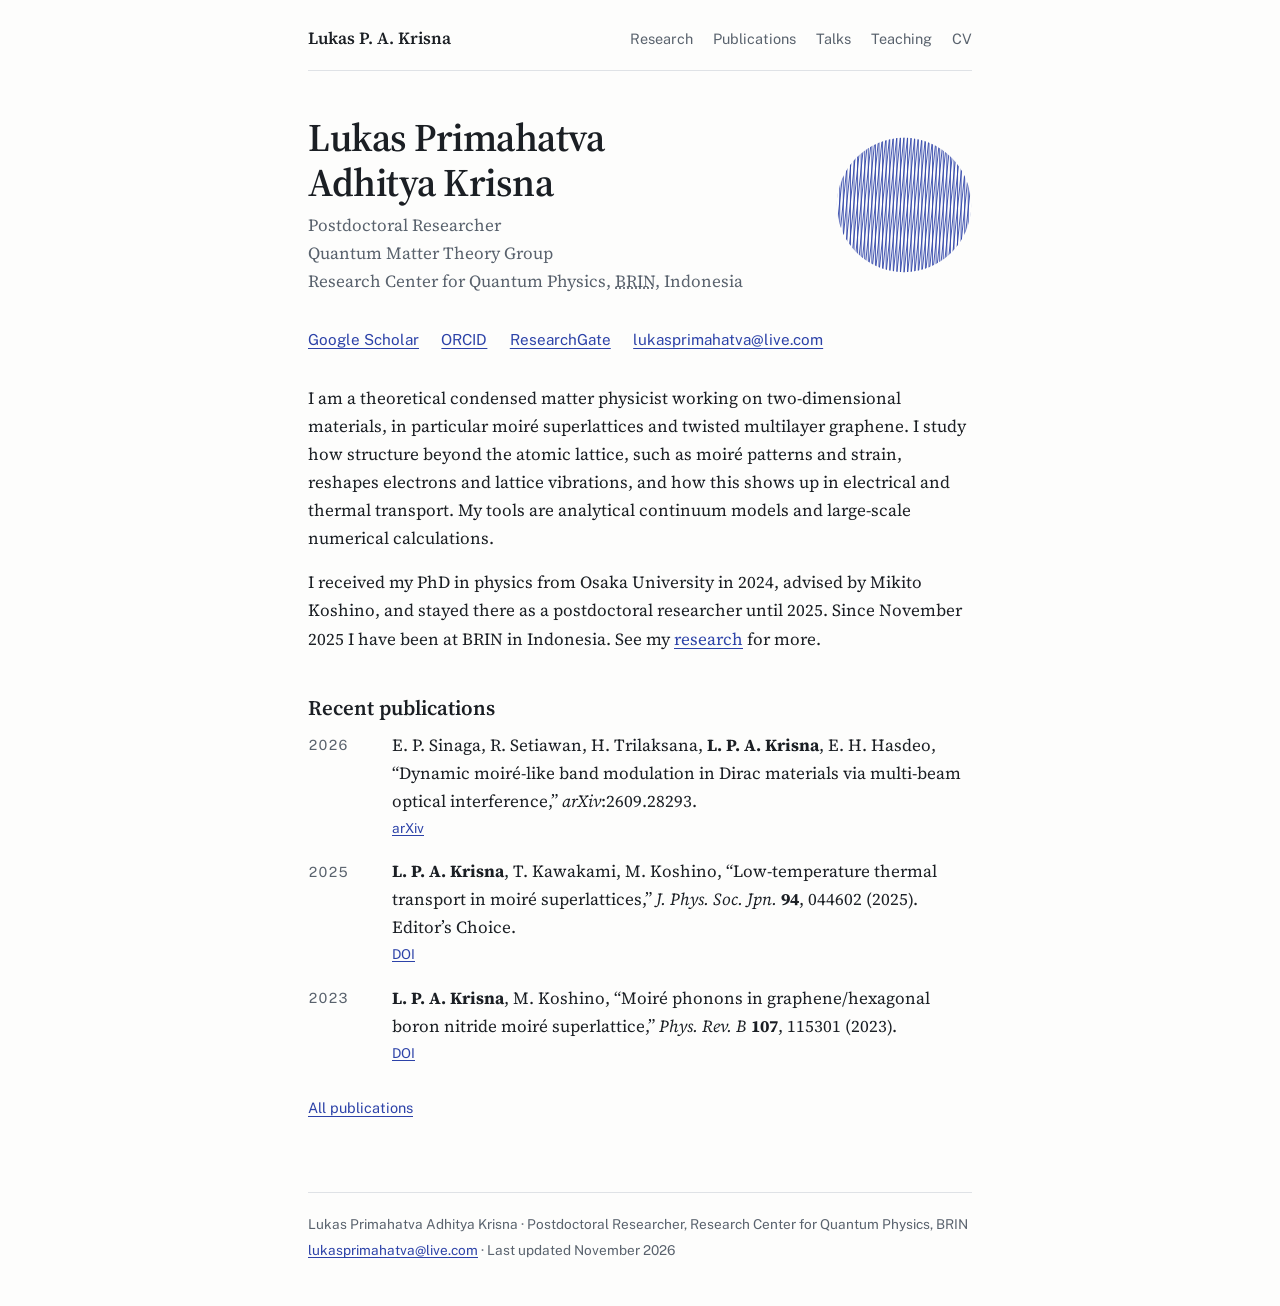
==== index.html @ 98bf5117 "Add personal academic site Static HTML/CSS site: home, research, publications, talks, teaching, CV. " ====
<!DOCTYPE html>
<html lang="en">
<head>
<meta charset="utf-8">
<meta name="viewport" content="width=device-width, initial-scale=1">
<title>Lukas P. A. Krisna</title>
<meta name="description" content="Personal page of Lukas P. A. Krisna, theoretical condensed matter physicist working on moiré materials, phonons and transport in two-dimensional systems.">
<meta name="color-scheme" content="light dark">
<meta property="og:type" content="website">
<meta property="og:title" content="Lukas P. A. Krisna">
<meta property="og:description" content="Personal page of Lukas P. A. Krisna, theoretical condensed matter physicist working on moiré materials, phonons and transport in two-dimensional systems.">
<link rel="icon" href="assets/favicon.svg" type="image/svg+xml">
<link rel="preconnect" href="https://fonts.googleapis.com"><link rel="preconnect" href="https://fonts.gstatic.com" crossorigin><link rel="stylesheet" href="https://fonts.googleapis.com/css2?family=Public+Sans:wght@400;500&family=Source+Serif+4:ital,opsz,wght@0,8..60,400;0,8..60,600;1,8..60,400;1,8..60,600&display=swap">
<link rel="stylesheet" href="assets/style.css">
<script type="application/ld+json">
{
  "@context": "https://schema.org",
  "@type": "Person",
  "name": "Lukas Primahatva Adhitya Krisna",
  "alternateName": "Lukas P. A. Krisna",
  "jobTitle": "Postdoctoral Researcher",
  "affiliation": {"@type": "Organization", "name": "Research Center for Quantum Physics, BRIN"},
  "alumniOf": [
    {"@type": "CollegeOrUniversity", "name": "Osaka University"},
    {"@type": "CollegeOrUniversity", "name": "Institut Teknologi Bandung"}
  ],
  "sameAs": [
    "https://scholar.google.com/citations?user=bcEqTbEAAAAJ",
    "https://orcid.org/0000-0001-7594-037X",
    "https://www.researchgate.net/profile/Lukas-Krisna"
  ]
}
</script>
</head>
<body>
<a class="skip" href="#main">Skip to content</a>
<div class="wrap">
  <header class="site-header">
    <a class="brand" href="index.html">Lukas P. A. Krisna</a>
    <nav class="site-nav" aria-label="Main">
      <a href="research.html">Research</a>
      <a href="publications.html">Publications</a>
      <a href="talks.html">Talks</a>
      <a href="teaching.html">Teaching</a>
      <a href="cv.html">CV</a>
    </nav>
  </header>

  <main id="main">
    <div class="hero">
      <div>
        <h1>Lukas Primahatva Adhitya Krisna</h1>
        <p class="lede">Postdoctoral Researcher<br>Quantum Matter Theory Group<br>Research Center for Quantum Physics, <abbr title="National Research and Innovation Agency">BRIN</abbr>, Indonesia</p>
      </div>
      <svg class="moire" viewBox="0 0 160 160" xmlns="http://www.w3.org/2000/svg" aria-hidden="true"><defs><clipPath id="disc"><circle cx="80.0" cy="80.0" r="79.0"/></clipPath></defs><g clip-path="url(#disc)" stroke="currentColor" stroke-width="1.0" fill="none"><g><line x1="-46.00" y1="-80.0" x2="-46.00" y2="240.0"/><line x1="-41.80" y1="-80.0" x2="-41.80" y2="240.0"/><line x1="-37.60" y1="-80.0" x2="-37.60" y2="240.0"/><line x1="-33.40" y1="-80.0" x2="-33.40" y2="240.0"/><line x1="-29.20" y1="-80.0" x2="-29.20" y2="240.0"/><line x1="-25.00" y1="-80.0" x2="-25.00" y2="240.0"/><line x1="-20.80" y1="-80.0" x2="-20.80" y2="240.0"/><line x1="-16.60" y1="-80.0" x2="-16.60" y2="240.0"/><line x1="-12.40" y1="-80.0" x2="-12.40" y2="240.0"/><line x1="-8.20" y1="-80.0" x2="-8.20" y2="240.0"/><line x1="-4.00" y1="-80.0" x2="-4.00" y2="240.0"/><line x1="0.20" y1="-80.0" x2="0.20" y2="240.0"/><line x1="4.40" y1="-80.0" x2="4.40" y2="240.0"/><line x1="8.60" y1="-80.0" x2="8.60" y2="240.0"/><line x1="12.80" y1="-80.0" x2="12.80" y2="240.0"/><line x1="17.00" y1="-80.0" x2="17.00" y2="240.0"/><line x1="21.20" y1="-80.0" x2="21.20" y2="240.0"/><line x1="25.40" y1="-80.0" x2="25.40" y2="240.0"/><line x1="29.60" y1="-80.0" x2="29.60" y2="240.0"/><line x1="33.80" y1="-80.0" x2="33.80" y2="240.0"/><line x1="38.00" y1="-80.0" x2="38.00" y2="240.0"/><line x1="42.20" y1="-80.0" x2="42.20" y2="240.0"/><line x1="46.40" y1="-80.0" x2="46.40" y2="240.0"/><line x1="50.60" y1="-80.0" x2="50.60" y2="240.0"/><line x1="54.80" y1="-80.0" x2="54.80" y2="240.0"/><line x1="59.00" y1="-80.0" x2="59.00" y2="240.0"/><line x1="63.20" y1="-80.0" x2="63.20" y2="240.0"/><line x1="67.40" y1="-80.0" x2="67.40" y2="240.0"/><line x1="71.60" y1="-80.0" x2="71.60" y2="240.0"/><line x1="75.80" y1="-80.0" x2="75.80" y2="240.0"/><line x1="80.00" y1="-80.0" x2="80.00" y2="240.0"/><line x1="84.20" y1="-80.0" x2="84.20" y2="240.0"/><line x1="88.40" y1="-80.0" x2="88.40" y2="240.0"/><line x1="92.60" y1="-80.0" x2="92.60" y2="240.0"/><line x1="96.80" y1="-80.0" x2="96.80" y2="240.0"/><line x1="101.00" y1="-80.0" x2="101.00" y2="240.0"/><line x1="105.20" y1="-80.0" x2="105.20" y2="240.0"/><line x1="109.40" y1="-80.0" x2="109.40" y2="240.0"/><line x1="113.60" y1="-80.0" x2="113.60" y2="240.0"/><line x1="117.80" y1="-80.0" x2="117.80" y2="240.0"/><line x1="122.00" y1="-80.0" x2="122.00" y2="240.0"/><line x1="126.20" y1="-80.0" x2="126.20" y2="240.0"/><line x1="130.40" y1="-80.0" x2="130.40" y2="240.0"/><line x1="134.60" y1="-80.0" x2="134.60" y2="240.0"/><line x1="138.80" y1="-80.0" x2="138.80" y2="240.0"/><line x1="143.00" y1="-80.0" x2="143.00" y2="240.0"/><line x1="147.20" y1="-80.0" x2="147.20" y2="240.0"/><line x1="151.40" y1="-80.0" x2="151.40" y2="240.0"/><line x1="155.60" y1="-80.0" x2="155.60" y2="240.0"/><line x1="159.80" y1="-80.0" x2="159.80" y2="240.0"/><line x1="164.00" y1="-80.0" x2="164.00" y2="240.0"/><line x1="168.20" y1="-80.0" x2="168.20" y2="240.0"/><line x1="172.40" y1="-80.0" x2="172.40" y2="240.0"/><line x1="176.60" y1="-80.0" x2="176.60" y2="240.0"/><line x1="180.80" y1="-80.0" x2="180.80" y2="240.0"/><line x1="185.00" y1="-80.0" x2="185.00" y2="240.0"/><line x1="189.20" y1="-80.0" x2="189.20" y2="240.0"/><line x1="193.40" y1="-80.0" x2="193.40" y2="240.0"/><line x1="197.60" y1="-80.0" x2="197.60" y2="240.0"/><line x1="201.80" y1="-80.0" x2="201.80" y2="240.0"/><line x1="206.00" y1="-80.0" x2="206.00" y2="240.0"/></g><g transform="rotate(6.0 80.0 80.0)"><line x1="-46.00" y1="-80.0" x2="-46.00" y2="240.0"/><line x1="-41.80" y1="-80.0" x2="-41.80" y2="240.0"/><line x1="-37.60" y1="-80.0" x2="-37.60" y2="240.0"/><line x1="-33.40" y1="-80.0" x2="-33.40" y2="240.0"/><line x1="-29.20" y1="-80.0" x2="-29.20" y2="240.0"/><line x1="-25.00" y1="-80.0" x2="-25.00" y2="240.0"/><line x1="-20.80" y1="-80.0" x2="-20.80" y2="240.0"/><line x1="-16.60" y1="-80.0" x2="-16.60" y2="240.0"/><line x1="-12.40" y1="-80.0" x2="-12.40" y2="240.0"/><line x1="-8.20" y1="-80.0" x2="-8.20" y2="240.0"/><line x1="-4.00" y1="-80.0" x2="-4.00" y2="240.0"/><line x1="0.20" y1="-80.0" x2="0.20" y2="240.0"/><line x1="4.40" y1="-80.0" x2="4.40" y2="240.0"/><line x1="8.60" y1="-80.0" x2="8.60" y2="240.0"/><line x1="12.80" y1="-80.0" x2="12.80" y2="240.0"/><line x1="17.00" y1="-80.0" x2="17.00" y2="240.0"/><line x1="21.20" y1="-80.0" x2="21.20" y2="240.0"/><line x1="25.40" y1="-80.0" x2="25.40" y2="240.0"/><line x1="29.60" y1="-80.0" x2="29.60" y2="240.0"/><line x1="33.80" y1="-80.0" x2="33.80" y2="240.0"/><line x1="38.00" y1="-80.0" x2="38.00" y2="240.0"/><line x1="42.20" y1="-80.0" x2="42.20" y2="240.0"/><line x1="46.40" y1="-80.0" x2="46.40" y2="240.0"/><line x1="50.60" y1="-80.0" x2="50.60" y2="240.0"/><line x1="54.80" y1="-80.0" x2="54.80" y2="240.0"/><line x1="59.00" y1="-80.0" x2="59.00" y2="240.0"/><line x1="63.20" y1="-80.0" x2="63.20" y2="240.0"/><line x1="67.40" y1="-80.0" x2="67.40" y2="240.0"/><line x1="71.60" y1="-80.0" x2="71.60" y2="240.0"/><line x1="75.80" y1="-80.0" x2="75.80" y2="240.0"/><line x1="80.00" y1="-80.0" x2="80.00" y2="240.0"/><line x1="84.20" y1="-80.0" x2="84.20" y2="240.0"/><line x1="88.40" y1="-80.0" x2="88.40" y2="240.0"/><line x1="92.60" y1="-80.0" x2="92.60" y2="240.0"/><line x1="96.80" y1="-80.0" x2="96.80" y2="240.0"/><line x1="101.00" y1="-80.0" x2="101.00" y2="240.0"/><line x1="105.20" y1="-80.0" x2="105.20" y2="240.0"/><line x1="109.40" y1="-80.0" x2="109.40" y2="240.0"/><line x1="113.60" y1="-80.0" x2="113.60" y2="240.0"/><line x1="117.80" y1="-80.0" x2="117.80" y2="240.0"/><line x1="122.00" y1="-80.0" x2="122.00" y2="240.0"/><line x1="126.20" y1="-80.0" x2="126.20" y2="240.0"/><line x1="130.40" y1="-80.0" x2="130.40" y2="240.0"/><line x1="134.60" y1="-80.0" x2="134.60" y2="240.0"/><line x1="138.80" y1="-80.0" x2="138.80" y2="240.0"/><line x1="143.00" y1="-80.0" x2="143.00" y2="240.0"/><line x1="147.20" y1="-80.0" x2="147.20" y2="240.0"/><line x1="151.40" y1="-80.0" x2="151.40" y2="240.0"/><line x1="155.60" y1="-80.0" x2="155.60" y2="240.0"/><line x1="159.80" y1="-80.0" x2="159.80" y2="240.0"/><line x1="164.00" y1="-80.0" x2="164.00" y2="240.0"/><line x1="168.20" y1="-80.0" x2="168.20" y2="240.0"/><line x1="172.40" y1="-80.0" x2="172.40" y2="240.0"/><line x1="176.60" y1="-80.0" x2="176.60" y2="240.0"/><line x1="180.80" y1="-80.0" x2="180.80" y2="240.0"/><line x1="185.00" y1="-80.0" x2="185.00" y2="240.0"/><line x1="189.20" y1="-80.0" x2="189.20" y2="240.0"/><line x1="193.40" y1="-80.0" x2="193.40" y2="240.0"/><line x1="197.60" y1="-80.0" x2="197.60" y2="240.0"/><line x1="201.80" y1="-80.0" x2="201.80" y2="240.0"/><line x1="206.00" y1="-80.0" x2="206.00" y2="240.0"/></g></g></svg>
    </div>

    <ul class="profile-links">
      <li><a href="https://scholar.google.com/citations?user=bcEqTbEAAAAJ&hl=en">Google Scholar</a></li>
      <li><a href="https://orcid.org/0000-0001-7594-037X">ORCID</a></li>
      <li><a href="https://www.researchgate.net/profile/Lukas-Krisna">ResearchGate</a></li>
      <li><span class="email" data-u="lukasprimahatva" data-d="live.com">lukasprimahatva (at) live.com</span></li>
    </ul>

    <p>I am a theoretical condensed matter physicist working on two-dimensional materials, in particular moiré superlattices and twisted multilayer graphene. I study how structure beyond the atomic lattice, such as moiré patterns and strain, reshapes electrons and lattice vibrations, and how this shows up in electrical and thermal transport. My tools are analytical continuum models and large-scale numerical calculations.</p>

    <p>I received my PhD in physics from Osaka University in 2024, advised by Mikito Koshino, and stayed there as a postdoctoral researcher until 2025. Since November 2025 I have been at BRIN in Indonesia. See my <a href="research.html">research</a> for more.</p>

    <h2>Recent publications</h2>
    <ul class="entries">
      <li class="entry">
        <span class="when">2026</span>
        <div>
          <p>E. P. Sinaga, R. Setiawan, H. Trilaksana, <strong>L. P. A. Krisna</strong>, E. H. Hasdeo, “Dynamic moiré-like band modulation in Dirac materials via multi-beam optical interference,” <i>arXiv</i>:2609.28293.</p>
          <p class="links"><a href="https://arxiv.org/abs/2609.28293">arXiv</a></p>
        </div>
      </li>
      <li class="entry">
        <span class="when">2025</span>
        <div>
          <p><strong>L. P. A. Krisna</strong>, T. Kawakami, M. Koshino, “Low-temperature thermal transport in moiré superlattices,” <i>J. Phys. Soc. Jpn.</i> <b>94</b>, 044602 (2025). Editor’s Choice.</p>
          <p class="links"><a href="https://doi.org/10.7566/JPSJ.94.044602">DOI</a></p>
        </div>
      </li>
      <li class="entry">
        <span class="when">2023</span>
        <div>
          <p><strong>L. P. A. Krisna</strong>, M. Koshino, “Moiré phonons in graphene/hexagonal boron nitride moiré superlattice,” <i>Phys. Rev. B</i> <b>107</b>, 115301 (2023).</p>
          <p class="links"><a href="https://doi.org/10.1103/PhysRevB.107.115301">DOI</a></p>
        </div>
      </li>
    </ul>
    <p class="note"><a href="publications.html">All publications</a></p>
  </main>

  <footer class="site-footer">
    <p>Lukas Primahatva Adhitya Krisna · Postdoctoral Researcher, Research Center for Quantum Physics, BRIN</p>
    <p><span class="email" data-u="lukasprimahatva" data-d="live.com">lukasprimahatva (at) live.com</span> · Last updated November 2026</p>
  </footer>
</div>
<script src="assets/site.js" defer></script>
</body>
</html>
---- assets/style.css ----
/* Personal academic site: one column, serif text, one accent colour. */

:root {
  --paper: #fdfdfc;
  --ink: #1b1f24;
  --muted: #59626d;
  --rule: #dfe2e6;
  --accent: #2c42a8;
  --serif: "Source Serif 4", Charter, "Iowan Old Style", "Palatino Linotype", Georgia, serif;
  --sans: "Public Sans", system-ui, -apple-system, "Segoe UI", Roboto, sans-serif;
}

@media (prefers-color-scheme: dark) {
  :root {
    --paper: #111419;
    --ink: #e7e9ec;
    --muted: #9aa3ae;
    --rule: #272d35;
    --accent: #93a6ff;
  }
}

* { box-sizing: border-box; }

html { -webkit-text-size-adjust: 100%; }

body {
  margin: 0;
  background: var(--paper);
  color: var(--ink);
  font-family: var(--serif);
  font-size: 1.0625rem;
  line-height: 1.65;
  font-optical-sizing: auto;
}

.wrap {
  max-width: 44rem;
  margin: 0 auto;
  padding: 0 1.25rem;
}

a {
  color: var(--accent);
  text-decoration-thickness: 1px;
  text-underline-offset: 0.18em;
}
a:hover { text-decoration-thickness: 2px; }

a:focus-visible,
.skip:focus-visible {
  outline: 2px solid var(--accent);
  outline-offset: 3px;
  border-radius: 2px;
}

.skip {
  position: absolute;
  left: -999px;
  top: 0.5rem;
  background: var(--paper);
  padding: 0.4rem 0.7rem;
  font-family: var(--sans);
  font-size: 0.9rem;
}
.skip:focus { left: 0.5rem; z-index: 10; }

/* Header */

.site-header {
  display: flex;
  flex-wrap: wrap;
  justify-content: space-between;
  align-items: baseline;
  gap: 0.4rem 2rem;
  padding: 1.5rem 0 1rem;
  border-bottom: 1px solid var(--rule);
}

.brand {
  color: var(--ink);
  font-weight: 600;
  text-decoration: none;
}

.site-nav {
  display: flex;
  flex-wrap: wrap;
  gap: 0.2rem 1.25rem;
  font-family: var(--sans);
  font-size: 0.9rem;
}

.site-nav a {
  color: var(--muted);
  text-decoration: none;
  border-bottom: 1px solid transparent;
  padding: 0.15rem 0;
}
.site-nav a:hover { color: var(--ink); }
.site-nav a[aria-current="page"] {
  color: var(--ink);
  border-bottom-color: var(--accent);
}

/* Main */

main { padding: 2.75rem 0 3.5rem; }

h1 {
  margin: 0 0 0.35rem;
  font-size: clamp(1.85rem, 4.5vw, 2.45rem);
  line-height: 1.15;
  font-weight: 600;
  letter-spacing: -0.012em;
  text-wrap: balance;
}

h2 {
  margin: 2.6rem 0 0.6rem;
  font-size: 1.3rem;
  line-height: 1.3;
  font-weight: 600;
}

h3 {
  margin: 1.5rem 0 0.25rem;
  font-size: 1.05rem;
  font-weight: 600;
}

p { margin: 0 0 1rem; }

.lede { color: var(--muted); margin-bottom: 0; }

.meta {
  font-family: var(--sans);
  font-size: 0.9rem;
  color: var(--muted);
}

/* Home */

.hero {
  display: flex;
  align-items: center;
  justify-content: space-between;
  gap: 2rem;
  margin-bottom: 2rem;
}

.moire {
  flex: none;
  width: 8.5rem;
  height: 8.5rem;
  color: var(--accent);
}

.profile-links {
  display: flex;
  flex-wrap: wrap;
  gap: 0.3rem 1.4rem;
  margin: 0 0 2rem;
  padding: 0;
  list-style: none;
  font-family: var(--sans);
  font-size: 0.95rem;
}

/* Dated entries: publications, talks, CV */

.entries {
  margin: 0;
  padding: 0;
  list-style: none;
}

.entry {
  display: grid;
  grid-template-columns: 4.25rem 1fr;
  gap: 0 1rem;
  margin: 0 0 1.15rem;
}

.entries.wide .entry { grid-template-columns: 9.5rem 1fr; }

.when {
  font-family: var(--sans);
  font-size: 0.88rem;
  color: var(--muted);
  padding-top: 0.2rem;
  font-variant-numeric: tabular-nums;
}

.entry p { margin: 0; }
.entry .detail { color: var(--muted); }

.entry .links {
  font-family: var(--sans);
  font-size: 0.85rem;
  margin-top: 0.1rem;
}
.entry .links a { margin-right: 1rem; }

.note {
  font-family: var(--sans);
  font-size: 0.9rem;
  color: var(--muted);
  margin-top: 2rem;
}

/* Footer */

.site-footer {
  border-top: 1px solid var(--rule);
  padding: 1.25rem 0 2.5rem;
  font-family: var(--sans);
  font-size: 0.85rem;
  color: var(--muted);
}
.site-footer p { margin: 0 0 0.25rem; }

/* Small screens */

@media (max-width: 34rem) {
  body { font-size: 1rem; }
  .hero { flex-direction: column-reverse; align-items: flex-start; gap: 1.25rem; }
  .moire { width: 6rem; height: 6rem; }
  .entries.wide .entry { grid-template-columns: 1fr; }
  .entries.wide .when { padding-bottom: 0.1rem; }
}

@media print {
  .site-nav, .skip, .moire { display: none; }
  body { background: #fff; color: #000; font-size: 11pt; }
  a { color: #000; text-decoration: none; }
}
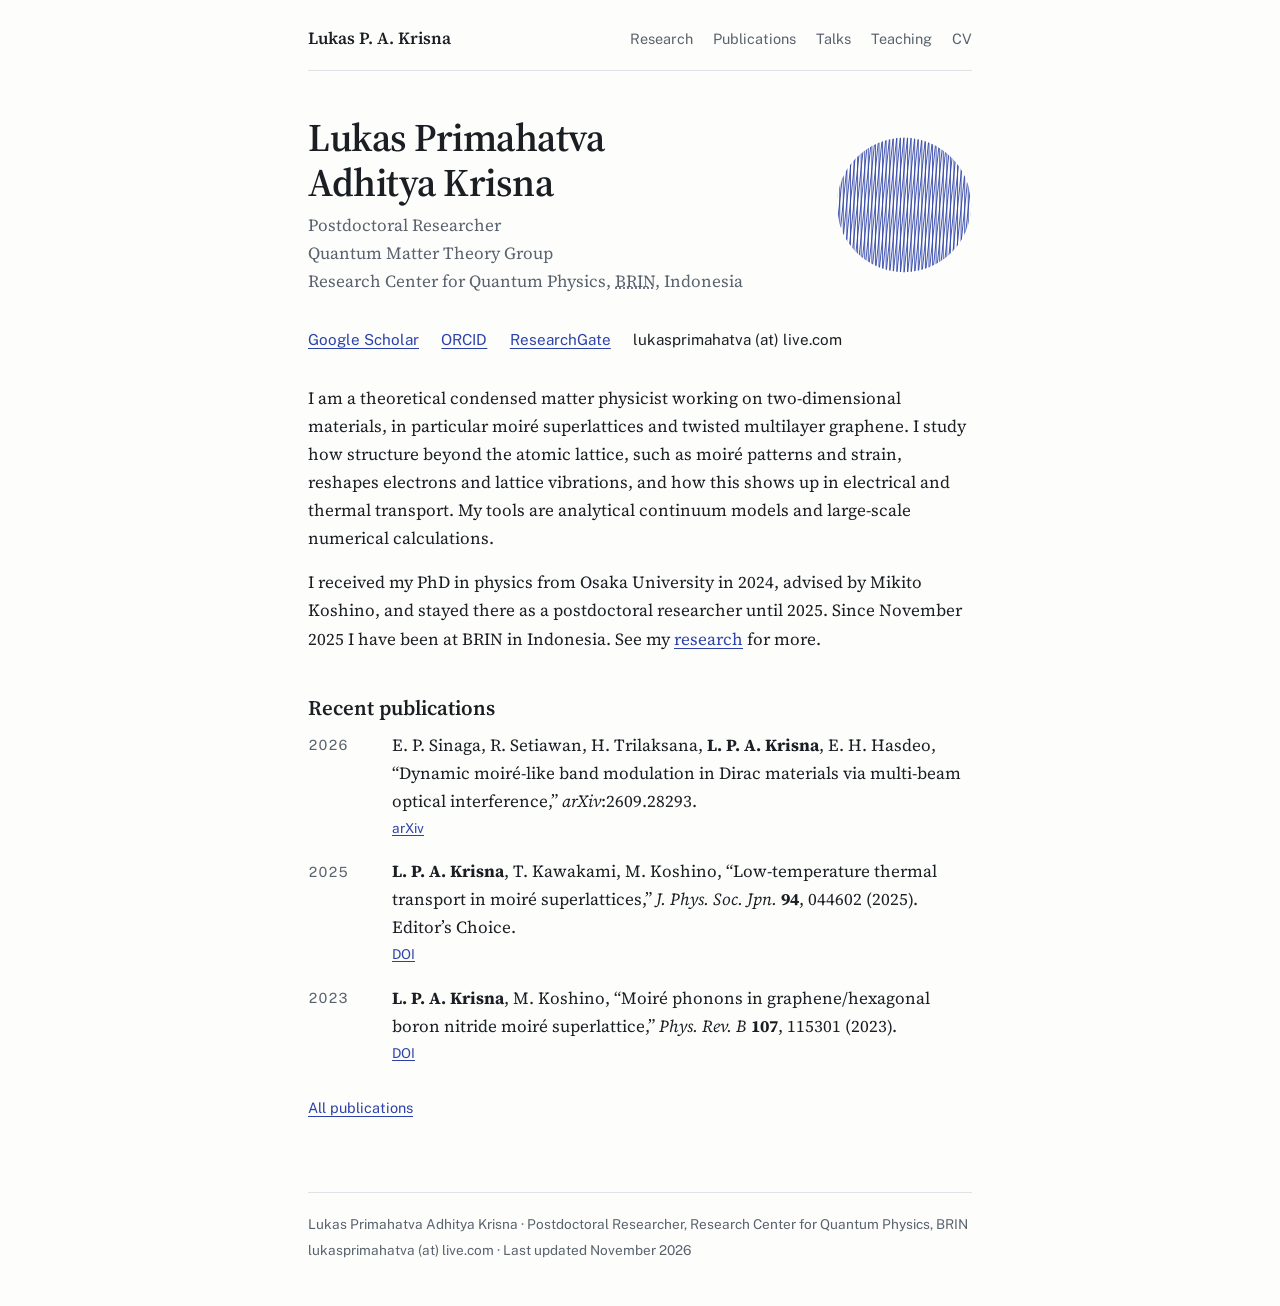
==== commit 12826906: "Show email as plain text instead of a link Co-Authored-By: Claude Sonnet 5.5 <noreply@anthropic.com>" ====
--- a/index.html
+++ b/index.html
@@ -59,7 +59,7 @@
       <li><a href="https://scholar.google.com/citations?user=bcEqTbEAAAAJ&hl=en">Google Scholar</a></li>
       <li><a href="https://orcid.org/0000-0001-7594-037X">ORCID</a></li>
       <li><a href="https://www.researchgate.net/profile/Lukas-Krisna">ResearchGate</a></li>
-      <li><span class="email" data-u="lukasprimahatva" data-d="live.com">lukasprimahatva (at) live.com</span></li>
+      <li>lukasprimahatva (at) live.com</li>
     </ul>
 
     <p>I am a theoretical condensed matter physicist working on two-dimensional materials, in particular moiré superlattices and twisted multilayer graphene. I study how structure beyond the atomic lattice, such as moiré patterns and strain, reshapes electrons and lattice vibrations, and how this shows up in electrical and thermal transport. My tools are analytical continuum models and large-scale numerical calculations.</p>
@@ -95,9 +95,8 @@
 
   <footer class="site-footer">
     <p>Lukas Primahatva Adhitya Krisna · Postdoctoral Researcher, Research Center for Quantum Physics, BRIN</p>
-    <p><span class="email" data-u="lukasprimahatva" data-d="live.com">lukasprimahatva (at) live.com</span> · Last updated November 2026</p>
+    <p>lukasprimahatva (at) live.com · Last updated November 2026</p>
   </footer>
 </div>
-<script src="assets/site.js" defer></script>
 </body>
 </html>
